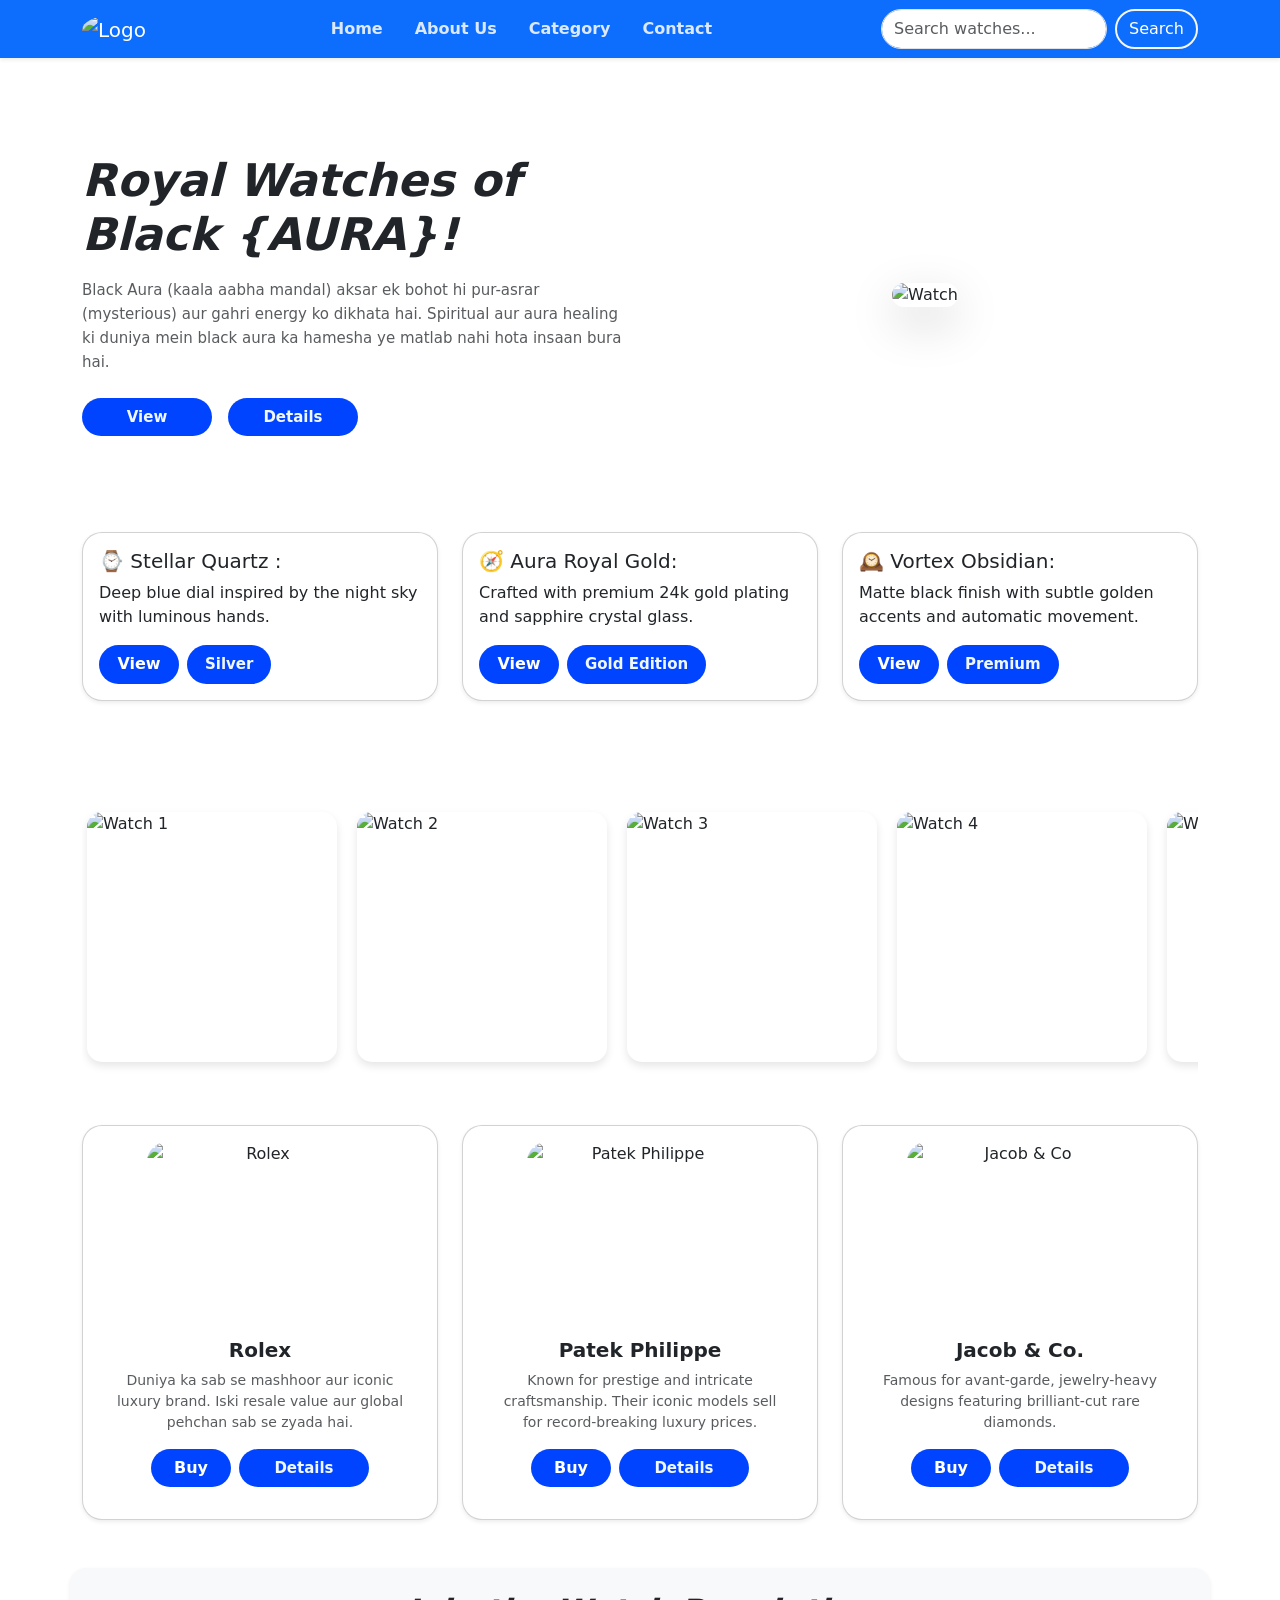
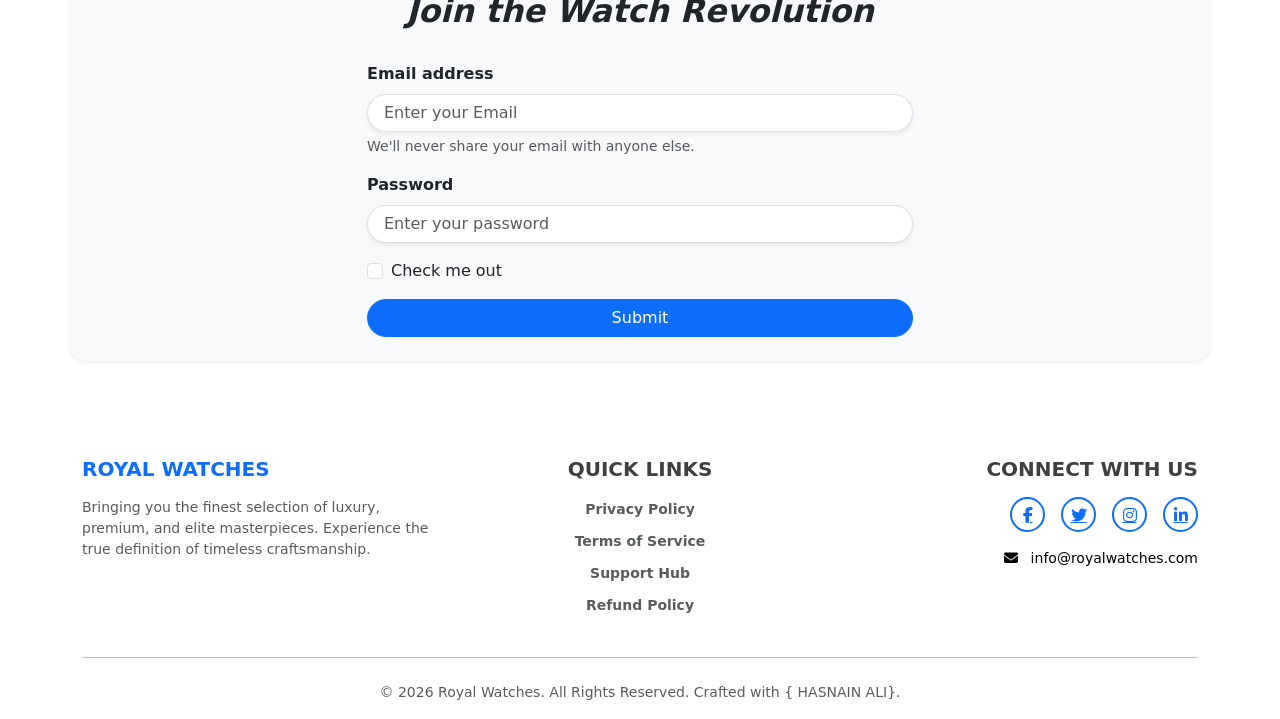
==== index.html @ 51f34a25 "ok" ====
<!DOCTYPE html>
<html lang="en">
<head>
    <meta charset="UTF-8">
    <meta name="viewport" content="width=device-width, initial-scale=1.0">
    <title>Royal Watches</title>
    <link href="https://cdn.jsdelivr.net/npm/bootstrap@5.3.2/dist/css/bootstrap.min.css" rel="stylesheet">
    <link rel="stylesheet" href="stylr.css">
    <link rel="stylesheet" href="https://cdnjs.cloudflare.com/ajax/libs/font-awesome/6.4.0/css/all.min.css">
</head>
<body>

  <nav class="navbar navbar-expand-lg navbar-dark bg-primary shadow-sm">
    <div class="container">
      <a class="navbar-brand" href="#">
        <img src="https://encrypted-tbn0.gstatic.com/images?q=tbn:ANd9GcTgJVrolJLa_r_JHlJzAIhZlEjC355h3zBHSQ&s" alt="Logo" id="logo_img">
      </a>
      <button class="navbar-toggler" type="button" data-bs-toggle="collapse" data-bs-target="#navbarSupportedContent" aria-controls="navbarSupportedContent" aria-expanded="false" aria-label="Toggle navigation">
        <span class="navbar-toggler-icon"></span>
      </button>
      <div class="collapse navbar-collapse" id="navbarSupportedContent">
        <ul class="navbar-nav mx-auto mb-2 mb-lg-0 gap-3">
          <li class="nav-item"><a class="nav-link active nav-custom-link" aria-current="page" href="#">Home</a></li>
          <li class="nav-item"><a class="nav-link nav-custom-link" href="#">About Us</a></li>
          <li class="nav-item"><a class="nav-link nav-custom-link" href="#">Category</a></li>
          <li class="nav-item"><a class="nav-link nav-custom-link" href="#">Contact</a></li>
        </ul>
        <form class="d-flex">
          <input class="form-control me-2 rounded-pill" type="search" placeholder="Search watches..." aria-label="Search">
          <button class="btn btn-outline-light" type="submit" id="search_btn">Search</button>
        </form>
      </div>
    </div>
  </nav>

  <div class="container py-5 my-5">
    <div class="row align-items-center g-4">
      <div class="col-12 col-md-6 order-2 order-md-1 text-center text-md-start">
        <h1 id="main_heading" class="fw-bold mb-3">Royal Watches of <br>Black {AURA}!</h1>
        <p id="watch_para" class="text-muted mb-4">
          Black Aura (kaala aabha mandal) aksar ek bohot hi pur-asrar (mysterious) aur gahri energy ko dikhata hai. 
          Spiritual aur aura healing ki duniya mein black aura ka hamesha ye matlab nahi hota insaan bura hai.
        </p>
        <div class="d-flex justify-content-center justify-content-md-start gap-3">
          <a href="#" class="btn custom-btn px-4">View</a>
          <a href="#" class="btn custom-btn px-4">Details</a>
        </div>
      </div>
      <div class="col-12 col-md-6 order-1 order-md-2 text-center">
        <img src="https://www.ratdin.pk/cdn/shop/files/image_6_7eeb7bd3-f7ac-49ae-9067-010993a6848c.jpg?v=1761257603" class="img-fluid hero-img shadow-lg" alt="Watch"> 
      </div>
    </div>
  </div>

  <div class="container pb-5">
    <div class="row g-4">
      <div class="col-12 col-sm-6 col-md-4">
        <div class="card h-100 shadow-sm custom-card">
          <div class="card-body">
            <h5 class="card-title">⌚ Stellar Quartz :</h5>
            <p class="card-text">Deep blue dial inspired by the night sky with luminous hands.</p>
            <div class="d-flex gap-2 mt-3">
                <a href="#" class="btn detail-btn">View</a>
                <a href="#" class="btn custom-btn w-auto px-3">Silver</a>
            </div>
          </div>
        </div>
      </div>
      <div class="col-12 col-sm-6 col-md-4">
        <div class="card h-100 shadow-sm custom-card">
          <div class="card-body">
            <h5 class="card-title">🧭 Aura Royal Gold:</h5>
            <p class="card-text">Crafted with premium 24k gold plating and sapphire crystal glass.</p>
            <div class="d-flex gap-2 mt-3">
                <a href="#" class="btn detail-btn">View</a>
                <a href="#" class="btn custom-btn w-auto px-3">Gold Edition</a>
            </div>
          </div>
        </div>
      </div>
      <div class="col-12 col-sm-6 col-md-4">
        <div class="card h-100 shadow-sm custom-card">
          <div class="card-body">
            <h5 class="card-title">🕰 Vortex Obsidian:</h5>
            <p class="card-text">Matte black finish with subtle golden accents and automatic movement.</p>
            <div class="d-flex gap-2 mt-3">
                <a href="#" class="btn detail-btn">View</a>
                <a href="#" class="btn custom-btn w-auto px-3">Premium</a>
            </div>
          </div>
        </div>
      </div>
    </div>
  </div>

  <div class="container my-5">
    <div class="row">
      <div class="col-12">
        <div class="image-gallery-wrapper">
          <img src="https://crysmawatches.com/cdn/shop/files/rn-image_picker_lib_temp_ea1f4b63-3941-4f3c-b621-4f5206c5a551.jpg?crop=center&height=1200&v=1776167997&width=1200" class="gallery-img" alt="Watch 1">
          <img src="https://crysmawatches.com/cdn/shop/files/rn-image_picker_lib_temp_e494249f-7085-4de7-8a33-59fe80448676.jpg?v=1776167997&width=1280" class="gallery-img" alt="Watch 2">
          <img src="https://encrypted-tbn0.gstatic.com/images?q=tbn:ANd9GcSSnZV2VNdm9x68GsR3d-DDTt9QXHyaPnEbCg&s" class="gallery-img" alt="Watch 3">
          <img src="https://encrypted-tbn0.gstatic.com/images?q=tbn:ANd9GcTB7oai21CJv3T-9JA-vEzE8RIQWijzPfODhA&s" class="gallery-img" alt="Watch 4">
          <img src="https://encrypted-tbn0.gstatic.com/images?q=tbn:ANd9GcTB0Pjhq7ORN6v_AmPMlPXWGX7Hnm2PrcUmXw&s" class="gallery-img" alt="Watch 5">
          <img src="https://encrypted-tbn0.gstatic.com/images?q=tbn:ANd9GcQx1696K00fPc5HTdmQuB99oKa9ps5xJvd4rQ&s" class="gallery-img" alt="Watch 6">
        </div>
      </div>
    </div>
  </div>

  <div class="container my-5">
    <div class="row g-4 justify-content-center">
      <div class="col-12 col-sm-6 col-md-4">
        <div class="card h-100 shadow-sm custom-card text-center p-3">
          <img src="https://encrypted-tbn0.gstatic.com/images?q=tbn:ANd9GcQfyjb4y8hpplOWazIOrCx6SFyjtOVzEzCn_w&s" class="card-img-top mx-auto brand-card-img" alt="Rolex">
          <div class="card-body">
            <h5 class="card-title fw-bold">Rolex</h5>
            <p class="card-text text-muted small">Duniya ka sab se mashhoor aur iconic luxury brand. Iski resale value aur global pehchan sab se zyada hai.</p>
            <div class="d-flex justify-content-center gap-2">
                <a href="#" class="btn detail-btn">Buy</a>
                <a href="#" class="btn custom-btn">Details</a>
            </div>
          </div>
        </div>
      </div>
      <div class="col-12 col-sm-6 col-md-4">
        <div class="card h-100 shadow-sm custom-card text-center p-3">
          <img src="https://encrypted-tbn0.gstatic.com/images?q=tbn:ANd9GcTjhmvvpQ-PBIwODN60jVWpa0HMBGagS96JOQ&s" class="card-img-top mx-auto brand-card-img" alt="Patek Philippe">
          <div class="card-body">
            <h5 class="card-title fw-bold">Patek Philippe</h5>
            <p class="card-text text-muted small">Known for prestige and intricate craftsmanship. Their iconic models sell for record-breaking luxury prices.</p>
            <div class="d-flex justify-content-center gap-2">
                <a href="#" class="btn detail-btn">Buy</a>
                <a href="#" class="btn custom-btn">Details</a>
            </div>
          </div>
        </div>
      </div>
      <div class="col-12 col-sm-6 col-md-4">
        <div class="card h-100 shadow-sm custom-card text-center p-3">
          <img src="https://encrypted-tbn0.gstatic.com/images?q=tbn:ANd9GcRvhQC83kFRnwAv4T1i3V6EkkB0noTRAq5mkg&s" class="card-img-top mx-auto brand-card-img" alt="Jacob & Co">
          <div class="card-body">
            <h5 class="card-title fw-bold">Jacob & Co.</h5>
            <p class="card-text text-muted small">Famous for avant-garde, jewelry-heavy designs featuring brilliant-cut rare diamonds.</p>
            <div class="d-flex justify-content-center gap-2">
                <a href="#" class="btn detail-btn">Buy</a>
                <a href="#" class="btn custom-btn">Details</a>
            </div>
          </div>
        </div>
      </div>
    </div>
  </div>

  <div class="container my-5 py-4 bg-light rounded-4 shadow-sm">
    <div class="row justify-content-center align-items-center"> 
      <div class="col-12 col-md-10 text-center mb-4">
         <h2 class="fw-bold italic-heading text-dark">Join the Watch Revolution</h2>
      </div>
      <div class="col-12 col-md-6">
        <form>
          <div class="mb-3">
            <label for="exampleInputEmail1" class="form-label fw-bold">Email address</label>
            <input type="email" placeholder="Enter your Email" class="form-control rounded-pill px-3 shadow-sm" id="exampleInputEmail1">
            <div id="emailHelp" class="form-text">We'll never share your email with anyone else.</div>
          </div>
          <div class="mb-3">
            <label for="exampleInputPassword1" class="form-label fw-bold">Password</label>
            <input type="password" placeholder="Enter your password" class="form-control rounded-pill px-3 shadow-sm" id="exampleInputPassword1">
          </div>
          <div class="mb-3 form-check">
            <input type="checkbox" class="form-check-input" id="exampleCheck1">
            <label class="form-check-label" for="exampleCheck1">Check me out</label>
          </div>
          <button type="submit" class="btn btn-primary px-4 rounded-pill w-100">Submit</button>
        </form>
      </div>
    </div>
  </div>

  <footer class="text-black pt-5 pb-3 mt-5">
    <div class="container">
      <div class="row g-4">
        <div class="col-12 col-md-4 text-center text-md-start">
          <h5 class="text-uppercase fw-bold text-primary mb-3">Royal Watches</h5>
          <p class="text-muted small mb-0">
            Bringing you the finest selection of luxury, premium, and elite masterpieces. Experience the true definition of timeless craftsmanship.
          </p>
        </div>
        <div class="col-12 col-sm-6 col-md-4 text-center">
          <h5 class="text-uppercase fw-bold mb-3" id="footer">Quick Links</h5>
          <ul class="list-unstyled footer-links">
            <li><a href="#" class="text-muted text-decoration-none" id="pre">Privacy Policy</a></li>
            <li><a href="#" class="text-muted text-decoration-none" id="pre">Terms of Service</a></li>
            <li><a href="#" class="text-muted text-decoration-none" id="pre">Support Hub</a></li>
            <li><a href="#" class="text-muted text-decoration-none" id="pre">Refund Policy</a></li>
          </ul>
        </div>
        <div class="col-12 col-sm-6 col-md-4 text-center text-md-end">
          <h5 class="text-uppercase fw-bold mb-3" id="footer">Connect With Us</h5>
          <div class="d-flex justify-content-center justify-content-md-end gap-3 mb-3">
            <a href="#" class="text-white social-icon"><i class="fab fa-facebook-f"></i></a>
            <a href="#" class="text-white social-icon"><i class="fab fa-twitter"></i></a>
            <a href="#" class="text-white social-icon"><i class="fab fa-instagram"></i></a>
            <a href="./hasnain.html" class="text-white social-icon"><i class="fab fa-linkedin-in"></i></a>
          </div>
          <p class=" small mb-0"><i class="fas fa-envelope me-2"></i> info@royalwatches.com</p>
        </div>
      </div>
      <hr class="bg-secondary my-4">
      <div class="row">
        <div class="col-12 text-center">
          <p class="text-muted small mb-0">&copy; 2026 Royal Watches. All Rights Reserved. Crafted with { HASNAIN ALI}.</p>
        </div>
      </div>
    </div>
  </footer>

  <script src="https://cdn.jsdelivr.net/npm/bootstrap@5.3.2/dist/js/bootstrap.bundle.min.js"></script>
</body>
</html>
---- stylr.css ----
/* #naf{
    color: rgb(255, 255, 255);
    font-size: 16px;
    font-weight: bold;
 }
 
 #naf:hover{
    color: rgb(0, 0, 0);
    font-size: 16px;
 }
 #logo{
  width: 50px;
  border-radius: 50px;
 }
 #search{
    border: 2px solid whitesmoke;
    color: white;
    box-shadow: none;
    border-radius: 20px;
 }
 #search:hover{
    border: 2px solid rgb(0, 0, 0);
    color: rgb(0, 0, 0);
    background-color: rgba(15, 74, 235, 0.582);
    box-shadow:none;
 }
#heading1{
    font-size: 45px;
    font-weight: bold;
    font-style: italic;
}
#watchpara{
    margin-top: 30px;
     font-size: 15px;
     margin-bottom: 40px;
}
#cardbutton{
    background-color: rgb(0, 68, 255);
    font-size: 15px;
    width: 130px;
    color: aliceblue;
    font-weight: bold;
    border-radius: 20px;

}

#cardbutton:hover{
    border: 2px solid rgb(0, 68, 255);
    background-color: transparent;
    color: rgb(0, 68, 255);
    font-size: 15px;

}
#carosul{
     display: grid;
    grid-template-columns: auto auto auto auto auto;
    grid-gap: 200px;
    gap: 500px;
   width: 100%;
}
.main{
     display: flex;
    width: 100%;
    height: 500px;
    overflow-x: auto;
    overflow-y: hidden;
}

 #deatils{
    border-radius: 20px;
    width: 70px;
    background-color:  rgb(0, 68, 255);
    color:  rgb(255, 255, 255);
 
    
 }
 #deatils:hover{
     border: 2px solid  rgb(0, 68, 255);
    border-radius: 20px;
    width: 70px;
    background-color: transparent;
    color:   rgb(0, 68, 255);
}
#heading2{
    font-size: 50px;
    font-weight: bold;
    font-style: italic;
    margin-bottom: 2%;
    margin-top: 1%;
    margin-left: 15%;
    color: rgb(0, 0, 0);
    width: 80%;

 */




 /* Navbar Styling */
.nav-custom-link {
    color: rgba(255, 255, 255, 0.85) !important;
    font-size: 16px;
    font-weight: bold;
    transition: color 0.3s ease;
}

.nav-custom-link:hover {
    color: #000000 !important;
}

#logo_img {
    width: 50px;
    height: 50px;
    border-radius: 50%;
    object-fit: cover;
}

#search_btn {
    border: 2px solid whitesmoke;
    color: white;
    border-radius: 20px;
    transition: all 0.3s ease;
}

#search_btn:hover {
    border-color: #000000;
    color: #000000;
    background-color: rgba(255, 255, 255, 0.9);
}

/* Hero Section */
#main_heading {
    font-size: 45px;
    font-style: italic;
}

#watch_para {
    font-size: 15px;
    line-height: 1.6;
}

.hero-img {
    max-width: 80%;
    height: auto;
    border-radius: 30px;
}

/* Custom Buttons */
.custom-btn {
    background-color: rgb(0, 68, 255);
    font-size: 15px;
    width: 130px;
    color: aliceblue;
    font-weight: bold;
    border-radius: 20px;
    border: 2px solid transparent;
    transition: all 0.3s ease;
}

.custom-btn:hover {
    border: 2px solid rgb(0, 68, 255);
    background-color: transparent;
    color: rgb(0, 68, 255);
}

.detail-btn {
    border-radius: 20px;
    width: 80px;
    background-color: rgb(0, 68, 255);
    color: rgb(255, 255, 255);
    font-weight: bold;
    transition: all 0.3s ease;
}

.detail-btn:hover {
    border: 2px solid rgb(0, 68, 255);
    background-color: transparent;
    color: rgb(0, 68, 255);
}

/* Cards & Image Grids */
.custom-card {
    border-radius: 20px !important;
    overflow: hidden;
    transition: transform 0.3s ease;
}

.custom-card:hover {
    transform: translateY(-5px);
}

.brand-card-img {
    width: 70%;
    height: 180px;
    object-fit: contain;
    border-radius: 20px;
}

/* Horizontal Scroll Gallery Fixing */
.image-gallery-wrapper {
    display: flex;
    gap: 20px;
    overflow-x: auto;
    padding: 15px 5px;
    scrollbar-width: thin;
}

.gallery-img {
    width: 250px;
    height: 250px;
    object-fit: cover;
    border-radius: 15px;
    flex-shrink: 0;
    box-shadow: 0 4px 8px rgba(0,0,0,0.1);
    transition: transform 0.3s;
}

.gallery-img:hover {
    transform: scale(1.05);
}

 
.italic-heading {
    font-style: italic;
}

 
footer .footer-links li {
    margin-bottom: 8px;
}
footer .footer-links{
    color:#0d6efd !important;
}



footer .footer-links a:hover {
    color: #0d6efd !important;
}

.social-icon {
    width: 35px;
    height: 35px;

    display: inline-flex;
    align-items: center;
    justify-content: center;
    border-radius: 50%;
    transition: background-color 0.3s;


     background-color:  #ffffff !important;
    color:  #0d6efd !important;
    border: 2px solid  #0d6efd !important;
}

.social-icon:hover {
    background-color:    #0d6efd !important;
    color:  white !important;
    border: 2px solid  #0d6efd !important;
}  


#pre{
    font-size: 14px;
    font-weight: bold;
    color: rgb(255, 255, 255);
} 
#footer{
    font-size: 20px;
    font-weight: bold;
    color: rgb(65, 63, 63) !important;
}
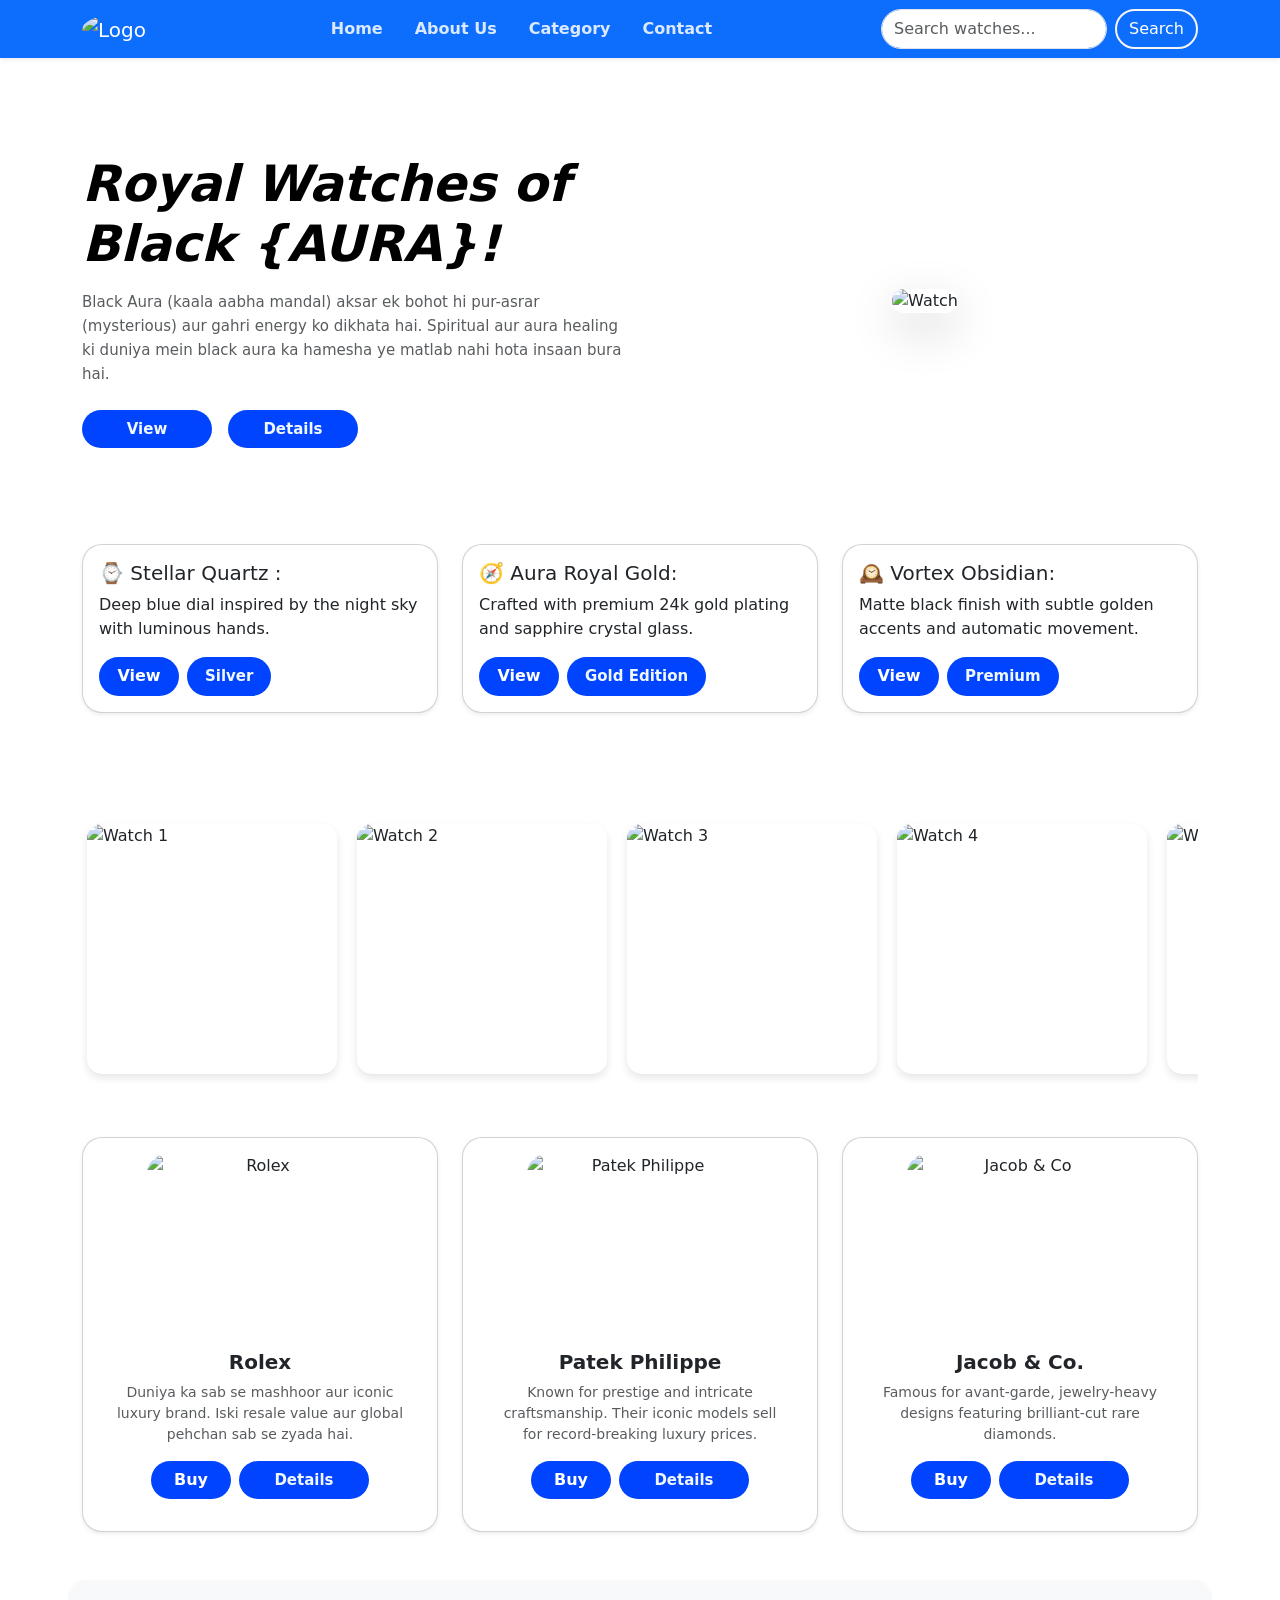
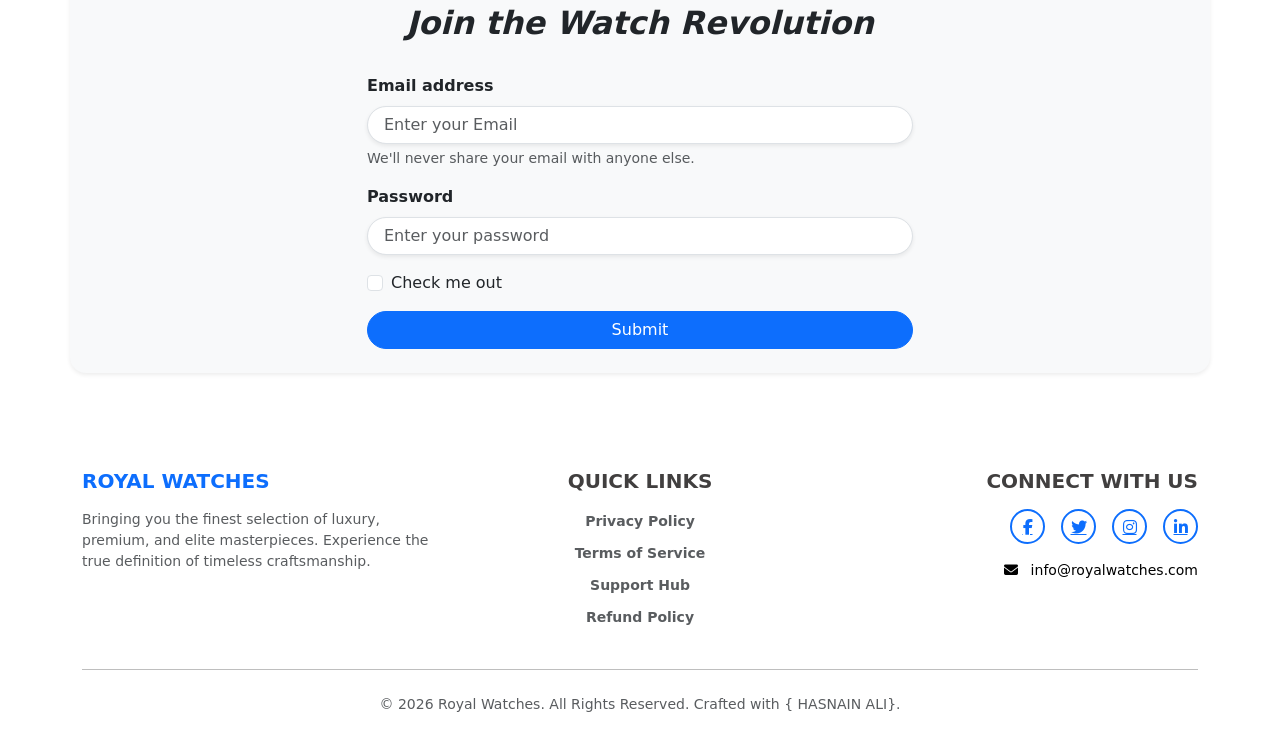
==== commit 5e131226: "ok" ====
--- a/index.html
+++ b/index.html
@@ -44,7 +44,7 @@
         </p>
         <div class="d-flex justify-content-center justify-content-md-start gap-3">
           <a href="#" class="btn custom-btn px-4">View</a>
-          <a href="#" class="btn custom-btn px-4">Details</a>
+          <a href="#main_heading" class="btn custom-btn px-4" onclick="scrollToDetails()">Details</a>
         </div>
       </div>
       <div class="col-12 col-md-6 order-1 order-md-2 text-center">
@@ -145,7 +145,7 @@
             <p class="card-text text-muted small">Famous for avant-garde, jewelry-heavy designs featuring brilliant-cut rare diamonds.</p>
             <div class="d-flex justify-content-center gap-2">
                 <a href="#" class="btn detail-btn">Buy</a>
-                <a href="#" class="btn custom-btn">Details</a>
+                <a href="./detail.html" class="btn custom-btn">Details</a>
             </div>
           </div>
         </div>
@@ -173,7 +173,7 @@
             <input type="checkbox" class="form-check-input" id="exampleCheck1">
             <label class="form-check-label" for="exampleCheck1">Check me out</label>
           </div>
-          <button type="submit" class="btn btn-primary px-4 rounded-pill w-100">Submit</button>
+          <button type="submit" class="btn btn-primary px-4 rounded-pill w-100" onclick="max()">Submit</button>
         </form>
       </div>
     </div>
--- a/stylr.css
+++ b/stylr.css
@@ -130,8 +130,9 @@
 
 /* Hero Section */
 #main_heading {
-    font-size: 45px;
-    font-style: italic;
+    font-size: 50px;
+    font-style: italic;
+    color: rgb(0, 0, 0);
 }
 
 #watch_para {
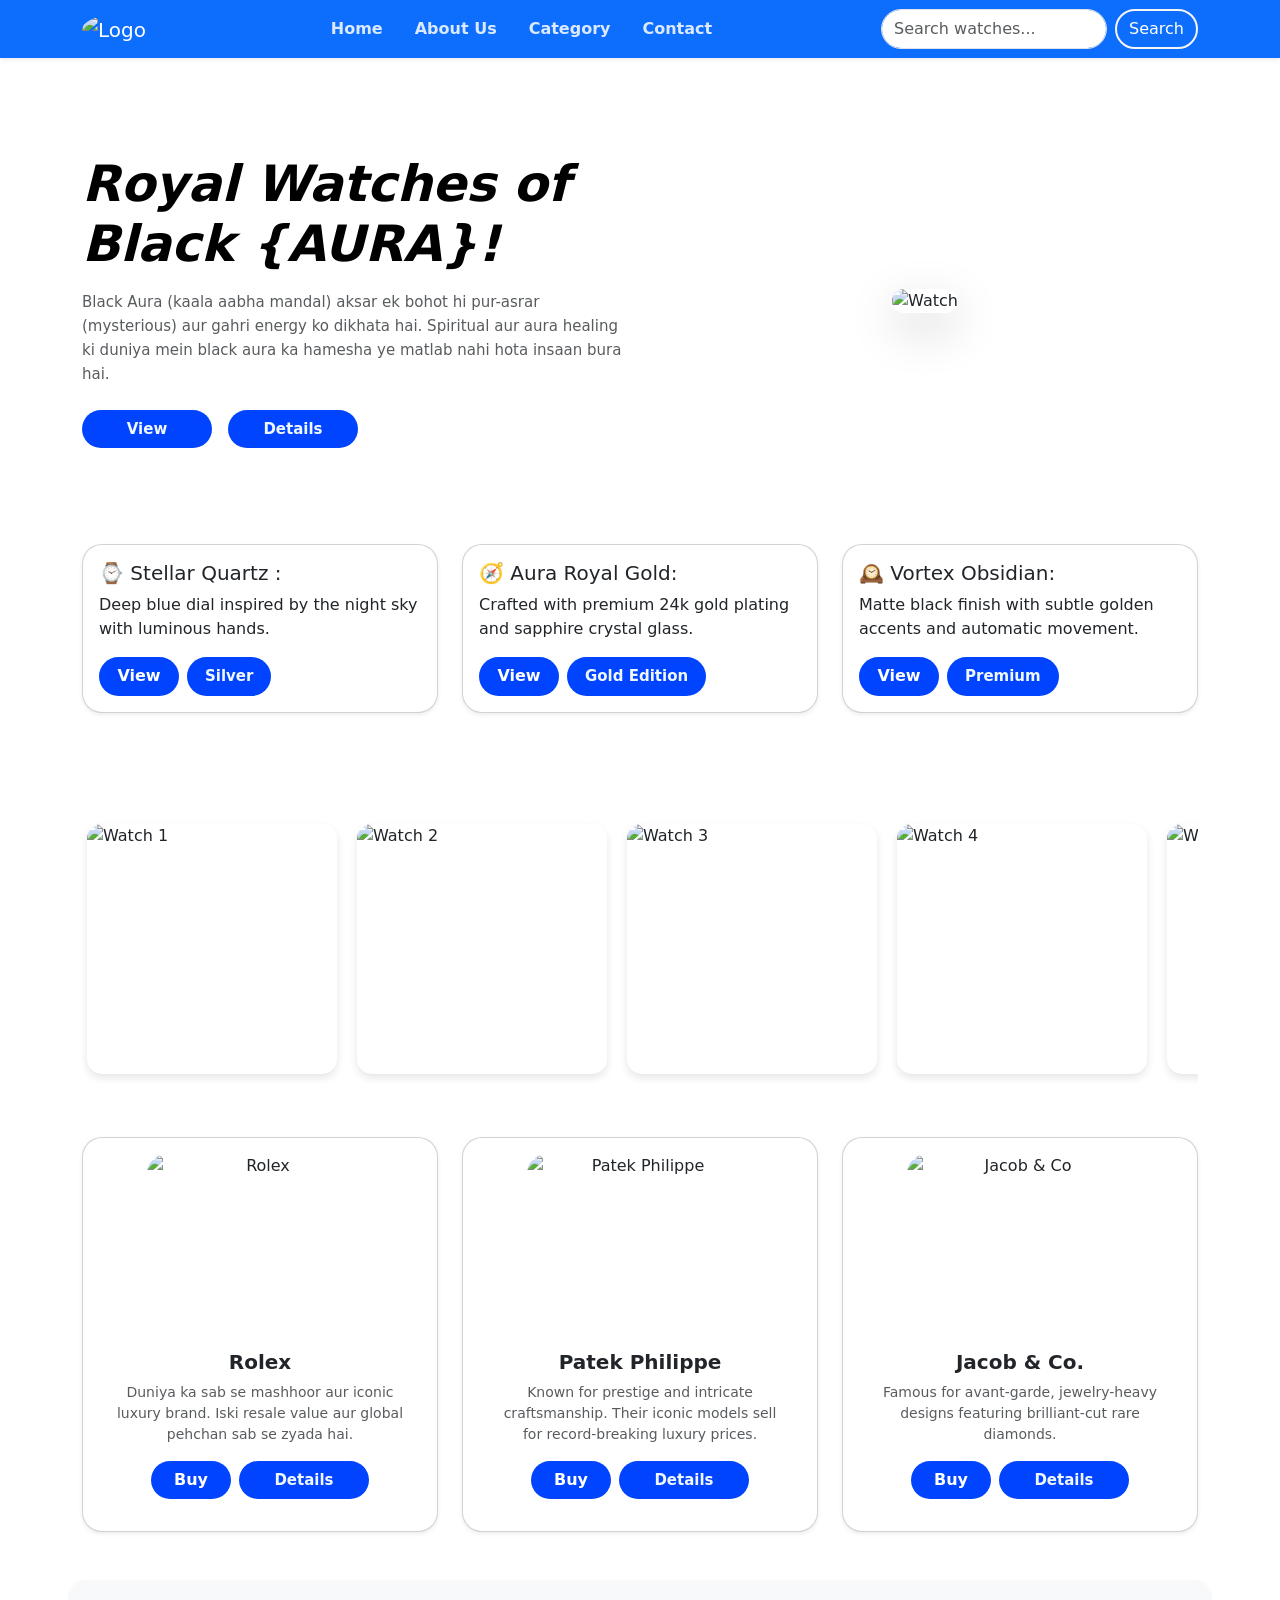
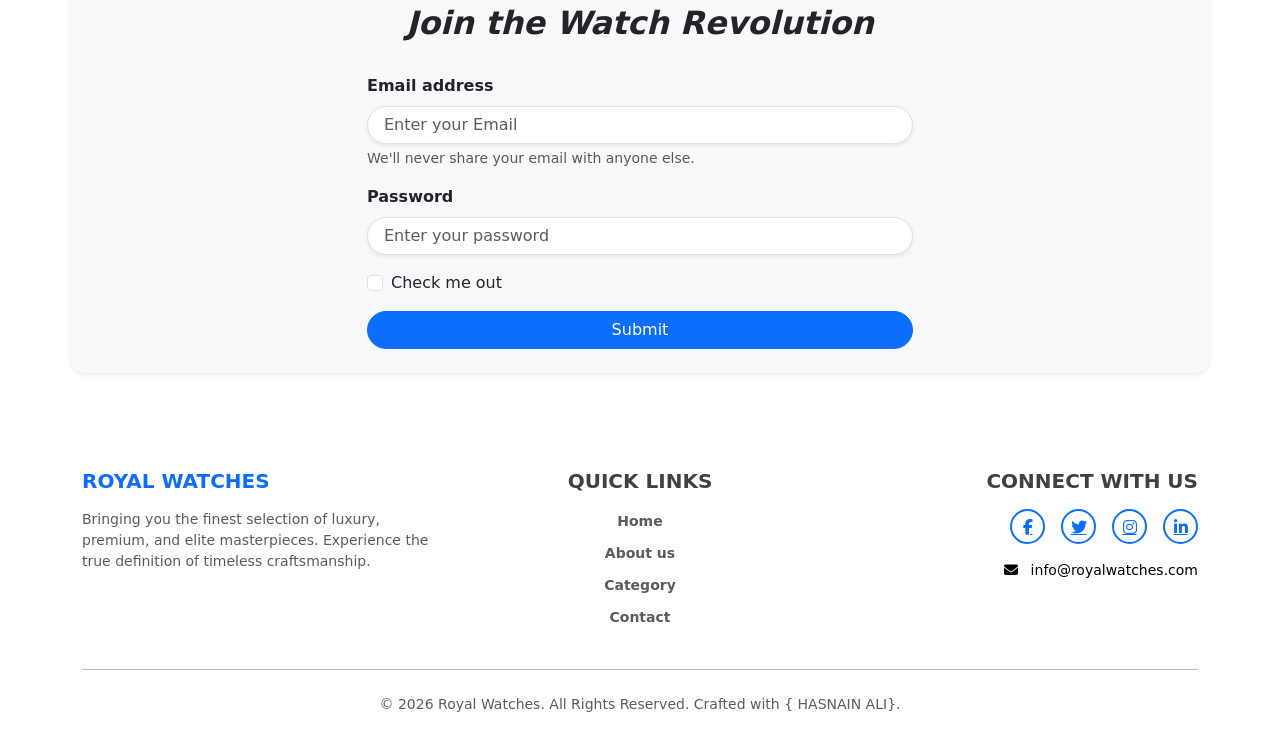
==== commit 45908034: "ok" ====
--- a/index.html
+++ b/index.html
@@ -7,6 +7,8 @@
     <title>Royal Watches</title>
     <link href="https://cdn.jsdelivr.net/npm/bootstrap@5.3.2/dist/css/bootstrap.min.css" rel="stylesheet">
     <link rel="stylesheet" href="stylr.css">
+    <link rel="icon" href="https://encrypted-tbn0.gstatic.com/images?q=tbn:ANd9GcTgJVrolJLa_r_JHlJzAIhZlEjC355h3zBHSQ&s">
+
     <link rel="stylesheet" href="https://cdnjs.cloudflare.com/ajax/libs/font-awesome/6.4.0/css/all.min.css">
 </head>
 <body>
@@ -22,9 +24,9 @@
       <div class="collapse navbar-collapse" id="navbarSupportedContent">
         <ul class="navbar-nav mx-auto mb-2 mb-lg-0 gap-3">
           <li class="nav-item"><a class="nav-link active nav-custom-link" aria-current="page" href="#">Home</a></li>
-          <li class="nav-item"><a class="nav-link nav-custom-link" href="#">About Us</a></li>
-          <li class="nav-item"><a class="nav-link nav-custom-link" href="#">Category</a></li>
-          <li class="nav-item"><a class="nav-link nav-custom-link" href="#">Contact</a></li>
+          <li class="nav-item"><a class="nav-link nav-custom-link" href="#about">About Us</a></li>
+          <li class="nav-item"><a class="nav-link nav-custom-link" href="./view.html">Category</a></li>
+          <li class="nav-item"><a class="nav-link nav-custom-link" href="# contact">Contact</a></li>
         </ul>
         <form class="d-flex">
           <input class="form-control me-2 rounded-pill" type="search" placeholder="Search watches..." aria-label="Search">
@@ -34,7 +36,7 @@
     </div>
   </nav>
 
-  <div class="container py-5 my-5">
+  <div  class="container py-5 my-5">
     <div class="row align-items-center g-4">
       <div class="col-12 col-md-6 order-2 order-md-1 text-center text-md-start">
         <h1 id="main_heading" class="fw-bold mb-3">Royal Watches of <br>Black {AURA}!</h1>
@@ -43,8 +45,8 @@
           Spiritual aur aura healing ki duniya mein black aura ka hamesha ye matlab nahi hota insaan bura hai.
         </p>
         <div class="d-flex justify-content-center justify-content-md-start gap-3">
-          <a href="#" class="btn custom-btn px-4">View</a>
-          <a href="#main_heading" class="btn custom-btn px-4" onclick="scrollToDetails()">Details</a>
+          <a href="./view.html" class="btn custom-btn px-4">View</a>
+          <a href="./detail.html" class="btn custom-btn px-4" onclick="scrollToDetails()">Details</a>
         </div>
       </div>
       <div class="col-12 col-md-6 order-1 order-md-2 text-center">
@@ -58,11 +60,11 @@
       <div class="col-12 col-sm-6 col-md-4">
         <div class="card h-100 shadow-sm custom-card">
           <div class="card-body">
-            <h5 class="card-title">⌚ Stellar Quartz :</h5>
+            <h5 class="card-title"  id="about">⌚ Stellar Quartz :</h5>
             <p class="card-text">Deep blue dial inspired by the night sky with luminous hands.</p>
             <div class="d-flex gap-2 mt-3">
-                <a href="#" class="btn detail-btn">View</a>
-                <a href="#" class="btn custom-btn w-auto px-3">Silver</a>
+                <a href="./view.html" class="btn detail-btn">View</a>
+                <a href="" class="btn custom-btn w-auto px-3">Silver</a>
             </div>
           </div>
         </div>
@@ -73,7 +75,7 @@
             <h5 class="card-title">🧭 Aura Royal Gold:</h5>
             <p class="card-text">Crafted with premium 24k gold plating and sapphire crystal glass.</p>
             <div class="d-flex gap-2 mt-3">
-                <a href="#" class="btn detail-btn">View</a>
+                <a href="./view.html" class="btn detail-btn">View</a>
                 <a href="#" class="btn custom-btn w-auto px-3">Gold Edition</a>
             </div>
           </div>
@@ -85,8 +87,8 @@
             <h5 class="card-title">🕰 Vortex Obsidian:</h5>
             <p class="card-text">Matte black finish with subtle golden accents and automatic movement.</p>
             <div class="d-flex gap-2 mt-3">
-                <a href="#" class="btn detail-btn">View</a>
-                <a href="#" class="btn custom-btn w-auto px-3">Premium</a>
+                <a href="./view.html" class="btn detail-btn">View</a>
+                <a href="./" class="btn custom-btn w-auto px-3">Premium</a>
             </div>
           </div>
         </div>
@@ -119,7 +121,7 @@
             <p class="card-text text-muted small">Duniya ka sab se mashhoor aur iconic luxury brand. Iski resale value aur global pehchan sab se zyada hai.</p>
             <div class="d-flex justify-content-center gap-2">
                 <a href="#" class="btn detail-btn">Buy</a>
-                <a href="#" class="btn custom-btn">Details</a>
+                <a href="./detail.html" class="btn custom-btn">Details</a>
             </div>
           </div>
         </div>
@@ -132,7 +134,7 @@
             <p class="card-text text-muted small">Known for prestige and intricate craftsmanship. Their iconic models sell for record-breaking luxury prices.</p>
             <div class="d-flex justify-content-center gap-2">
                 <a href="#" class="btn detail-btn">Buy</a>
-                <a href="#" class="btn custom-btn">Details</a>
+                <a href="./detail.html" class="btn custom-btn">Details</a>
             </div>
           </div>
         </div>
@@ -191,19 +193,20 @@
         <div class="col-12 col-sm-6 col-md-4 text-center">
           <h5 class="text-uppercase fw-bold mb-3" id="footer">Quick Links</h5>
           <ul class="list-unstyled footer-links">
-            <li><a href="#" class="text-muted text-decoration-none" id="pre">Privacy Policy</a></li>
-            <li><a href="#" class="text-muted text-decoration-none" id="pre">Terms of Service</a></li>
-            <li><a href="#" class="text-muted text-decoration-none" id="pre">Support Hub</a></li>
-            <li><a href="#" class="text-muted text-decoration-none" id="pre">Refund Policy</a></li>
+            <li><a href="./index.html" class="text-muted text-decoration-none" id="pre">Home</a></li>
+            <li><a href="#about" class="text-muted text-decoration-none" id="pre">About us</a></li>
+            <li><a href="./view.html" class="text-muted text-decoration-none" id="pre">Category</a></li>
+            <li><a href="#contact" class="text-muted text-decoration-none" id="pre">Contact</a></li>
           </ul>
         </div>
+
         <div class="col-12 col-sm-6 col-md-4 text-center text-md-end">
           <h5 class="text-uppercase fw-bold mb-3" id="footer">Connect With Us</h5>
           <div class="d-flex justify-content-center justify-content-md-end gap-3 mb-3">
             <a href="#" class="text-white social-icon"><i class="fab fa-facebook-f"></i></a>
             <a href="#" class="text-white social-icon"><i class="fab fa-twitter"></i></a>
             <a href="#" class="text-white social-icon"><i class="fab fa-instagram"></i></a>
-            <a href="./hasnain.html" class="text-white social-icon"><i class="fab fa-linkedin-in"></i></a>
+            <a href="#" class="text-white social-icon"><i class="fab fa-linkedin-in"></i></a>
           </div>
           <p class=" small mb-0"><i class="fas fa-envelope me-2"></i> info@royalwatches.com</p>
         </div>
